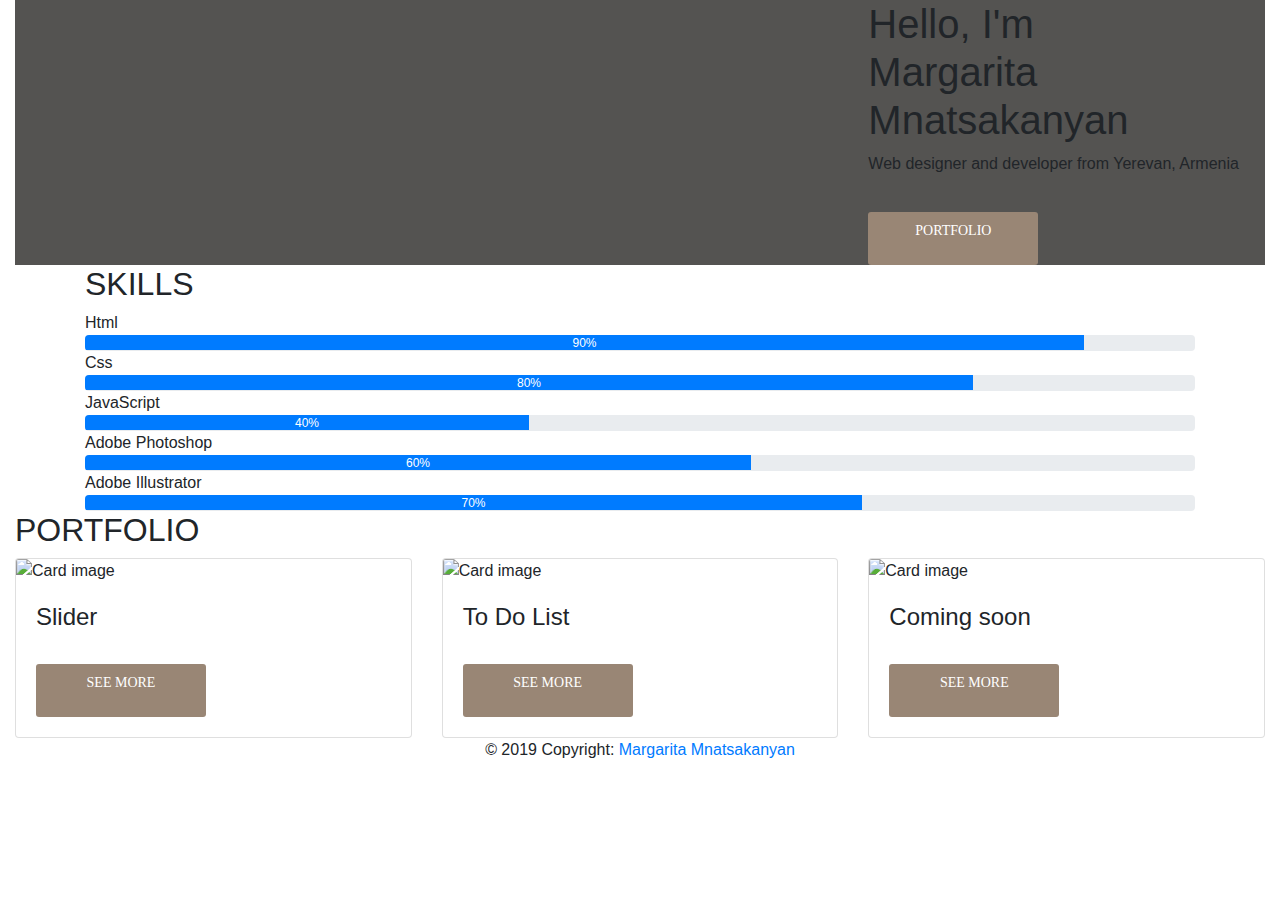
==== Margarita_html_03/index.html @ f5d29c91 "Update index.html" ====
<!DOCTYPE html>
<html lang="en">
<head>
    <meta charset="UTF-8">
    <meta name="viewport" content="width=device-width, initial-scale=1">
  <link rel="stylesheet" href="https://maxcdn.bootstrapcdn.com/bootstrap/4.3.1/css/bootstrap.min.css">
  <script src="https://ajax.googleapis.com/ajax/libs/jquery/3.4.1/jquery.min.js"></script>
  <script src="https://cdnjs.cloudflare.com/ajax/libs/popper.js/1.14.7/umd/popper.min.js"></script>
  <script src="https://maxcdn.bootstrapcdn.com/bootstrap/4.3.1/js/bootstrap.min.js"></script>
    <title>Portfolio</title>
    <link rel="stylesheet" href="css/style.css" type="text/css">
</head>

<body>
   <div class="container-fluid mycont">
      <header>
        <div class="row h-100">
            <div class="col-lg-8 my-col">
         <img src="img/pic.png" class="img-fluid" alt="">
            </div>
            <div class="col-lg-4 my-col my-auto">
                <div class="text-box">
                   <h1><span>Hello,</span> I'm<br>Margarita Mnatsakanyan</h1>
                   <p class="text">Web designer and developer from Yerevan, Armenia</p>
                   <a class="btn" href="#portfolio" role="button">PORTFOLIO</a>
                </div>
             </div>
          </div>
      </header>
      </div>
       <div class="container">
         <div class="skills-box">
          <h2>SKILLS</h2>
           <div class="skills">
               <span>Html</span>
               <div class="progress">
              <div class="progress-bar" style="width:90%;height:15px">90%</div>
              </div>
              <span>Css</span>
               <div class="progress">
              <div class="progress-bar" style="width:80%;height:15px">80%</div>
              </div>
              <span>JavaScript</span>
               <div class="progress">
              <div class="progress-bar" style="width:40%;height:15px">40%</div>
              </div>
              <span>Adobe Photoshop</span>
               <div class="progress">
              <div class="progress-bar" style="width:60%;height:15px">60%</div>
              </div>
              <span>Adobe Illustrator</span>
               <div class="progress">
              <div class="progress-bar" style="width:70%;height:15px">70%</div>
              </div>
              </div>
              
           </div>
       </div>
       <div class="container-fluid" id="portfolio">
          <h2>PORTFOLIO</h2>
           <div class="row">
               <div class="col-sm-4">
                   <div class="card" >
                        <img class="card-img-top" src="img/slider.png" alt="Card image">
                      <div class="card-body">
                        <h4 class="card-title">Slider</h4>
                        <a href="https://magamn.github.io/Margarita_html_03/" target="_blank" class="btn">See More</a>
                      </div>
                    </div>
               </div>
               <div class="col-sm-4">
                    <div class="card" >
                        <img class="card-img-top" src="img/to-do-list.png" alt="Card image">
                      <div class="card-body">
                        <h4 class="card-title">To Do List</h4>
                        <a href="https://ar787.github.io/homework-7-ToDoList/" target="_blank" class="btn">See More</a>
                      </div>
                    </div>
               </div>
               <div class="col-sm-4">
                    <div class="card" >
                        <img class="card-img-top" src="img/coming-soon.png" alt="Card image">
                      <div class="card-body">
                        <h4 class="card-title">Coming soon</h4>
                        <a href="#" class="btn">See More</a>
                      </div>
                    </div>
               </div>
            </div>
       </div>
       <footer>
            <div class="footer-copyright text-center">© 2019 Copyright:
    <a href="#">Margarita Mnatsakanyan</a>
  </div>
       </footer>
   
    
</body>
</html>
---- Margarita_html_03/css/style.css ----
*{
    margin: 0;
    padding: 0;
   
}
header{
    background-color: #545351;
}
.my_cont_1{
    position: relative ;
}
.my_nav {
    position: absolute;
    z-index: 10;
}
.logo_text {
    color: #ffffff;
    font-family: Raleway;
    font-size: 34px;
    font-weight: 400;
    letter-spacing: -1.36px;
    margin-right: 70px;
}

.logo_text:hover{
    color: #ffffff;
}


.nav-link{
    color: #ffffff;
    font-family: Montserrat;
    font-size: 14px;
    font-weight: 300;
    margin-right: 30px;
}

.nav-link:hover{
    color: #c7b299;
}
.form-inline a{
    margin-left: 20px;
}

.btn{
    width: 170px;
    height: 53px;
    border-radius: 3px;
    background-color: #998675;
    margin-top: 20px;
    color: #ffffff;
    font-family: "Raleway - Extra Bold";
    font-size: 14px;
    font-weight: 400;
    line-height: 23px;
    text-transform: uppercase;
}
.my_toggler{
    color: aliceblue;
}


.carousel-indicators li {
    width: 10px;
    height: 10px;
    border-radius: 100%;
    background-color: #ffffff;
}

.text_car {
    position: absolute;
    top: 45%;
    left: 0;
    right: 0;
    bottom: 0;
    margin: 0 auto;
    text-align: center;
    color: #fff;
    width: 589px;
}
.text_car1{
    font-family: Raleway;
    font-size: 36px;
    font-weight: 500;
    }
.text_car2 {
    color: #ffffff;
    font-family: "Raleway - Extra Bold";
    font-size: 52px;
    font-weight: 400;
    margin-top: -35px;
    margin-bottom: -10px;
}
.text_car3{
    font-family: Montserrat;
    font-size: 16px;
    font-weight: 300;
    line-height: 24px;
}
.sect_1{
    background-color: #fff;
    padding-bottom: 100px;
}
.my_row{
    padding-top: 50px;
    text-align: center;
}
.my_row img{
    width: 45px;
    height: 45px;
    }

.text_sect_1{
    color: #555555;
    font-family: "Raleway - Semi Bold";
    font-size: 22px;
    font-weight: 400;
    margin-bottom: 20px;
    margin-top: 40px;
    text-decoration: none;
}
.text_sect_2{
    color: #8c8c8c;
    font-family: Montserrat;
    font-size: 14px;
    font-weight: 300;
    line-height: 24px;
}
.text_sect_2:hover{
    color:  #c7b299;
}
.line:hover{
    border-bottom-color: #c7b299;
}
.line{
    border-bottom: 3px solid #f1eee9;
    padding-bottom: 50px;
    width: 80px;
    margin: 0 auto;
}
.text_sect_1:hover{
    color:  #c7b299;   
}
.img_row{
    background-image: url('/image/icon.png');
    width: 49px;
    height: 49px;
    display: block;
    margin: 0 auto;
    background-repeat: no-repeat;
}
.img_row:hover{
    background-image: url('/image/icon-copy1.png'); 
}
.img_row1{
    background-image: url('/image/icon1copy.png');
    width: 49px;
    height: 49px;
    display: block;
    margin: 0 auto;
    background-repeat: no-repeat;
}
.img_row1:hover{
    background-image: url('/image/icon%20(1).png');
}
.img_row2{
    background-image: url('/image/icon (2).png');
    width: 49px;
    height: 49px;
    display: block;
    margin: 0 auto;
    background-repeat: no-repeat;
}
.img_row2:hover{
    background-image: url('/image/icon2copy.png');
}
.img_row3{
    background-image: url('/image/icon%20(3).png');
    width: 49px;
    height: 49px;
    display: block;
    margin: 0 auto;
    background-repeat: no-repeat;
}
.img_row3:hover{
    background-image: url('/image/icon3copy.png');
}
.cont2{
    text-align: center;
    padding-top: 50px;  
}
.my_cont2{
    
    background-color: #fbfaf8;
}
.my_cont2 p{
    padding-bottom: 30px;
    padding-top: 20px;
   
}
.my_cont3{
    background-color: #261e1b;
    padding: 40px 30px;
}
.mult{
    color: #ffffff;
    font-family: Raleway;
    font-size: 28px;
    font-weight: 400;
}
.wax{
    font-family: Raleway;
    font-size: 28px;
    font-weight: 400;
    color: #c7b299;
}
.forget{
    margin-top: -16px;
    color: #615855;
    font-family: Montserrat;
    font-size: 18px;
    font-weight: 300;
}

.our{
    color: #555555;
    font-family: "Raleway - Semi Bold";
    font-size: 30px;
    font-weight: 400;
    text-align: center;
}
.inv{
    color: #8c8c8c;
    font-family: Montserrat;
    font-size: 16px;
    font-weight: 300;
    line-height: 28px;
    text-align: center;
}
.my_cont4_text{
    padding-top: 50px;
}

.my_link_4{
    width: 110px;
    padding: 2px 10px;
    color: #8c8c8c;
    font-family: Montserrat;
    font-size: 14px;
    font-weight: 300;
    line-height: 21px;
    border: 0.5px solid #998675;
    text-align: center;
}
.my_link_4:hover {
    border-radius: 3px;
    background-color: #998675;
    color: #fff;
}
.card-text1{
    color: #c7b299;
    font-family: Raleway;
    font-size: 20px;
    font-weight: 500; 
}
.card-text2{
    color: #d1d1d1;
    font-family: Montserrat;
    font-size: 14px;
    font-weight: 300;
    line-height: 20px;
    margin-top: -16px;
}
.my-card{
    position: relative;
    border-style: none!important;
    display: inline-block;
    width: 400px;
    height: 400px;
}
.my_img_4{
    display: block;
    width: 330px;
    height: 250px;
}
.overlay{
    top:20px;
    width: 330px;
    height: 250px;
    position: absolute;
    transition: all .3s ease;
    opacity: 0;
    background-color:darkgray
}
.overlay:hover {
   opacity: .6; 

}
.overlay-text{
   position: absolute;  
    margin: 0 auto;
    left: 0;
    right: 0;
    bottom: 0;
    top:35%;
    display: none;
}
.my-card a{
    display: block;
    text-decoration: none;
}
.my-card a:hover .overlay-text{
    display: block;   
}
.my-card a:hover .my_text_card{
    display: block; 
    background-color: #615855;
    padding: 20px 10px;
    text-align: left;
}


.my_text_card{
    padding: 20px 10px;
    background-color: #fbfaf8;
    text-align: left;
    display: block;
    
}
.imgBox{
    position: relative;
    min-width: 700px;
    min-height: 475px;
    display: block;
    
  
}
.imgleft{
    position: absolute;
    left: 0;
    
    
}
.imgcenter{
    position: absolute;
    left: 15%;
    
   
    z-index: 5;
}
.imgright{
    position: absolute;
    right: 0;
}


.my_cont6{
    padding-top: 70px;
}

.my_cont6 li{
    list-style-type: none;
    background-image: url('/image/01.png') no-repeat 0 4px;
    padding-left: 24px;
    color: #8c8c8c;
    font-family: Montserrat;
    font-size: 16px;
    font-weight: 300;
    line-height: 32px;
    
}
.my_cont6 ul{
    padding-left: 40px;
}
.ex{
    color: #555555;
    font-family: "Raleway - Semi Bold";
    font-size: 30px;
    font-weight: 400;
}
.qisi{
    color: #8c8c8c;
    font-family: Montserrat;
    font-size: 16px;
    font-weight: 300;
    line-height: 28px;
}

.num{
    color: #ffffff;
    font-family: "Montserrat - Ultra Light";
    font-size: 48px;
    font-weight: 400;
    line-height: 36px;
    padding-top: 30px;
}
.sati{
    color: #c7b299;
    font-family: Montserrat;
    font-size: 14px;
    font-weight: 300;
    line-height: 20px;
    text-transform: uppercase;
}
.line1{
    border-bottom: 2px solid #ffffff;
    width: 30px;
    margin: 0 auto;

}
.my_cont7 {
    background-color: #261e1b;
    padding: 50px 20px;
}
.res{
    color: #555555;
    font-family: "Raleway - Semi Bold";
    font-size: 30px;
    font-weight: 400;
}

.inves{
    color: #8c8c8c;
    font-family: Montserrat;
    font-size: 16px;
    font-weight: 300;
    line-height: 28px;
}
.my_cont8{
    padding: 50px 20px; 
    text-align: left;
}
.card-text3{
    color: #555555;
    font-family: Raleway;
    font-size: 20px;
    font-weight: 500;
    text-align: left;
    margin-top: 30px;
    margin-bottom: -3px;
    padding-left: 15px;
}
.card-text4{
    color: #8c8c8c;
    font-family: Montserrat;
    font-size: 14px;
    font-weight: 300;
    line-height: 22px;
    text-align: left;
    padding-left: 15px;
}
.read{

    color: #c7b299;
    font-family: Montserrat;
    font-size: 14px;
    font-weight: 300;
    line-height: 20px;
    cursor: pointer;
    
    
}
.day1{
   
    width: 50px;
    height: 35px;
    border-radius: 3px 3px 0 0;
    background-color: #363636;
    color: #fff;
    margin-top: 20px;
    margin-left: 20px;

}
.day2{ 
    width: 50px;
    height: 25px;
    border-radius: 0 0 3px 3px;
    background-color: #252525;
    color: #fff;
    margin-left: 20px;
    margin-top: -17px;
}
.my_cont_9{
    background-image: url('/image/5.png');
    background-repeat: no-repeat;
    padding: 100px 0;
    background-color: darkgrey;
    
}
.rec{

    color: #ffffff;
    font-family: Raleway;
    font-size: 24px;
    font-weight: 700;
    padding-bottom: 20px;   
}

.my_cont_10{
    background-color: #191919;
    padding: 100px 0;
}
.lor{
    color: #555555;
    font-family: Montserrat;
    font-size: 14px;
    font-weight: 300;
    line-height: 24px;
}
.lor:hover{
    color: #c7b299;
}
.sep{
    color: #555555;
    font-family: Montserrat;
    font-size: 14px;
    font-weight: 300;
    line-height: 24px;
    margin-bottom: -3px;
}
.sep:hover {
    color: #fff;
}
.read_more{
    text-decoration: none;
    color: #d1d1d1;
    font-family: Montserrat;
    font-size: 14px;
    font-weight: 400;
    line-height: 20px;
}
.fa-caret-right{
    margin-left: 6px; 
}
.logo_w{
    margin-top: -10px;
    padding-bottom: 22px;
}
td{
    padding-right: 10px;
    padding-bottom: 10px;
}
.my-cont-10 ul{
    list-style-type: none;
    display: block;
    margin-left: 20px;
}
.my-cont-10 li{
    display: block;
    float: left;
    margin-right: 10px;
}
.my-cont-10 a{
    text-decoration: none; 
    font-family: Montserrat;
    font-size: 13px;
    font-weight: 300;
    line-height: 20px;
    color: #d1d1d1;
}
.my-cont-10 a:hover{
    color: #c7b299;
}
.my-cont-10{
    padding: 30px 0;
}
.my-cont-10-fl{
    background-color: #111111;
}
.my-cont-10 p{
    color: #d1d1d1;
}
.my-cont-10 span{
    color: #c7b299;
}
.des{
    color: #959595;
    font-family: Montserrat;
    font-size: 13px;
    font-weight: 300;
    line-height: 20px;
    margin-left: 15px;
}
@media only screen and (max-width: 1200px) {
  .imgcenter {
    left: 10%;
  }
}
@media only screen and (max-width: 1050px) {
  .nav-link {
    
    font-size: 12px;
    font-weight: 300;
    
  }
}
@media only screen and (max-width: 994px) {
  .my_nav{
    position: absolute;
   left: 0;
    
  }
    .nav-link{
        margin-right: 5px;
    }
    .imgBox{
    display:flex;
        align-items: center;
        max-width: 300px;
    }
    .imgcenter{
        position: absolute;
        width: 500px;
        left: 10%;
    }
    .imgleft{
        display: none;
    }
    .imgright{
        display: none;
    }
    td img{
        width: 80%;
    }
    .my_cont_9 img{
        width: 80%;
    }
}
@media only screen and (max-width: 820px) {
  .my_nav{
    position: absolute;
   left: 0;
    
  }
    .nav-link{
        margin-right: 1px;
    }
}
@media only screen and (max-width: 570px) {
  .my_row2{
    margin-top: 20px;
    
  }
    .line{
        display: none;
    }
    .text_sect_1{
        margin-top: -5px;
    }
    .cont_9{
        width: 400px;
        padding: 10px;
        
        
    }
    .cont_9 img{
        width: 30%;
        
    }
}
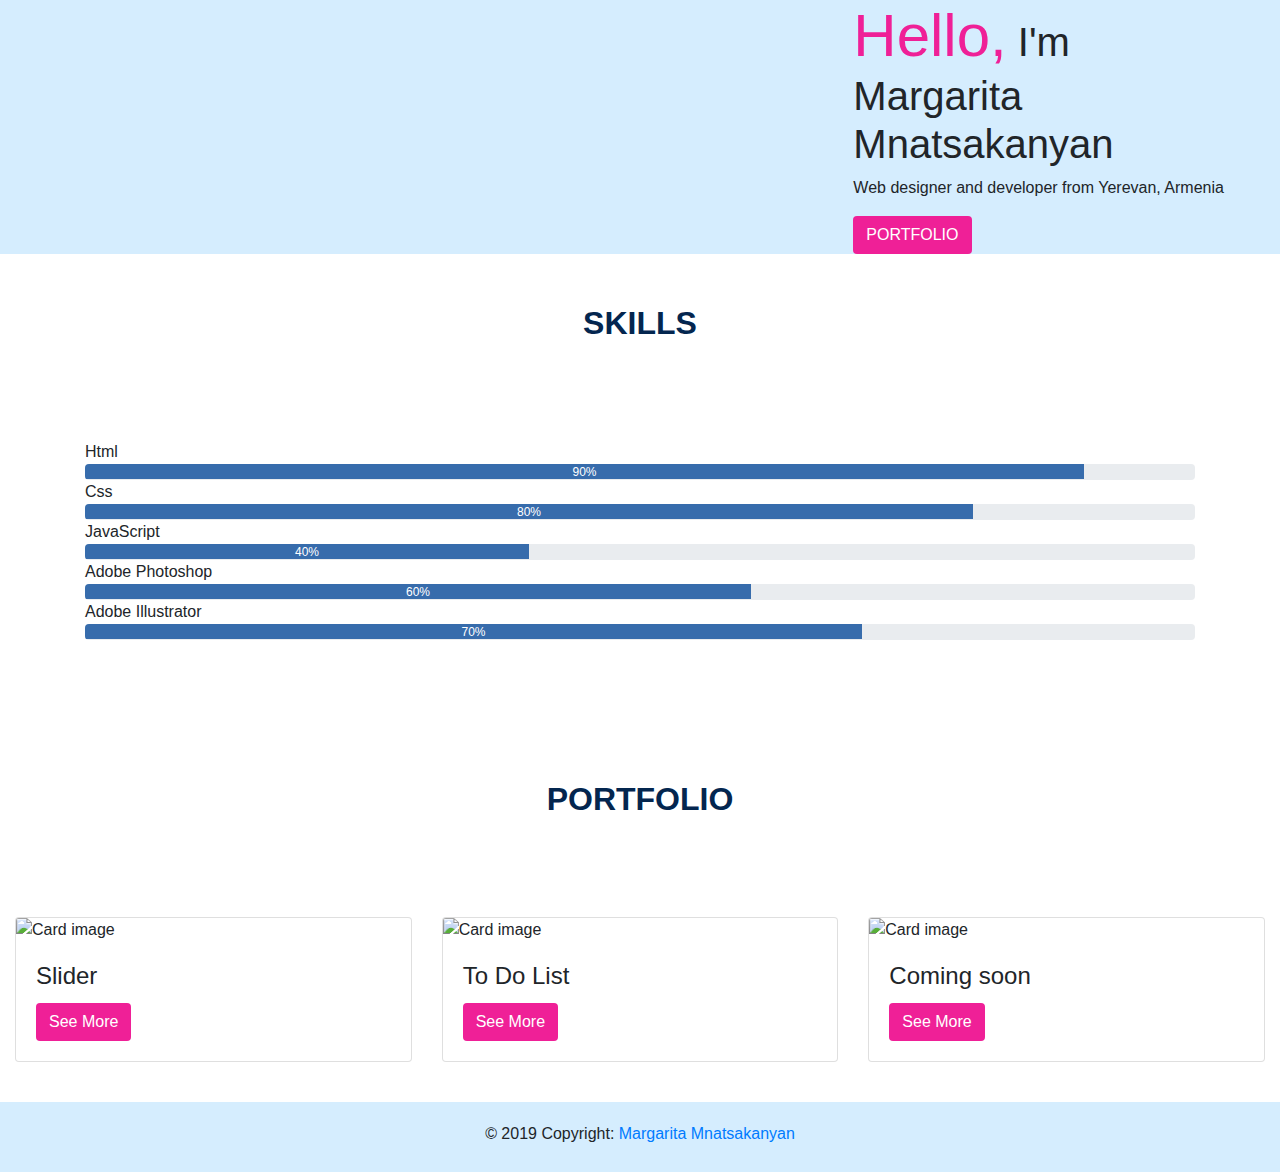
==== commit f63ac3c9: "Update index.html" ====
--- a/Margarita_html_03/index.html
+++ b/Margarita_html_03/index.html
@@ -70,7 +70,7 @@
                </div>
                <div class="col-sm-4">
                     <div class="card" >
-                        <img class="card-img-top" src="img/to-do-list.png" alt="Card image">
+                        <img class="card-img-top" src="/img/to-do-list.png" alt="Card image">
                       <div class="card-body">
                         <h4 class="card-title">To Do List</h4>
                         <a href="https://ar787.github.io/homework-7-ToDoList/" target="_blank" class="btn">See More</a>
--- a/Margarita_html_03/css/style.css
+++ b/Margarita_html_03/css/style.css
@@ -1,662 +1,72 @@
-*{
-    margin: 0;
-    padding: 0;
-   
+html {
+    scroll-behavior: smooth;
+}
+.mycont{
+    background-color: #d5edfe;
 }
 header{
-    background-color: #545351;
+    background-color: #d5edfe;
+    background-repeat: no-repeat;
+    background-size: cover;   
 }
-.my_cont_1{
-    position: relative ;
+.my-col{
+    padding: 0;
 }
-.my_nav {
-    position: absolute;
-    z-index: 10;
+.text-box{
+    width: 100%;
 }
-.logo_text {
-    color: #ffffff;
-    font-family: Raleway;
-    font-size: 34px;
-    font-weight: 400;
-    letter-spacing: -1.36px;
-    margin-right: 70px;
+.text-box span{
+    font-size: 60px;
+    color: #ef2097;
 }
 
-.logo_text:hover{
-    color: #ffffff;
+header img{
+    height: 100vh;
 }
-
-
-.nav-link{
-    color: #ffffff;
-    font-family: Montserrat;
-    font-size: 14px;
-    font-weight: 300;
-    margin-right: 30px;
+.btn{
+    background-color: #ef2097;
+    color: white;
 }
-
-.nav-link:hover{
-    color: #c7b299;
+.skills{
+    padding:90px 0;
 }
-.form-inline a{
-    margin-left: 20px;
-}
-
-.btn{
-    width: 170px;
-    height: 53px;
-    border-radius: 3px;
-    background-color: #998675;
-    margin-top: 20px;
-    color: #ffffff;
-    font-family: "Raleway - Extra Bold";
-    font-size: 14px;
-    font-weight: 400;
-    line-height: 23px;
-    text-transform: uppercase;
-}
-.my_toggler{
-    color: aliceblue;
-}
-
-
-.carousel-indicators li {
-    width: 10px;
-    height: 10px;
-    border-radius: 100%;
-    background-color: #ffffff;
-}
-
-.text_car {
-    position: absolute;
-    top: 45%;
-    left: 0;
-    right: 0;
-    bottom: 0;
-    margin: 0 auto;
-    text-align: center;
-    color: #fff;
-    width: 589px;
-}
-.text_car1{
-    font-family: Raleway;
-    font-size: 36px;
-    font-weight: 500;
-    }
-.text_car2 {
-    color: #ffffff;
-    font-family: "Raleway - Extra Bold";
-    font-size: 52px;
-    font-weight: 400;
-    margin-top: -35px;
-    margin-bottom: -10px;
-}
-.text_car3{
-    font-family: Montserrat;
-    font-size: 16px;
-    font-weight: 300;
-    line-height: 24px;
-}
-.sect_1{
-    background-color: #fff;
-    padding-bottom: 100px;
-}
-.my_row{
-    padding-top: 50px;
-    text-align: center;
-}
-.my_row img{
-    width: 45px;
-    height: 45px;
-    }
-
-.text_sect_1{
-    color: #555555;
-    font-family: "Raleway - Semi Bold";
-    font-size: 22px;
-    font-weight: 400;
-    margin-bottom: 20px;
-    margin-top: 40px;
-    text-decoration: none;
-}
-.text_sect_2{
-    color: #8c8c8c;
-    font-family: Montserrat;
-    font-size: 14px;
-    font-weight: 300;
-    line-height: 24px;
-}
-.text_sect_2:hover{
-    color:  #c7b299;
-}
-.line:hover{
-    border-bottom-color: #c7b299;
-}
-.line{
-    border-bottom: 3px solid #f1eee9;
-    padding-bottom: 50px;
-    width: 80px;
-    margin: 0 auto;
-}
-.text_sect_1:hover{
-    color:  #c7b299;   
-}
-.img_row{
-    background-image: url('/image/icon.png');
-    width: 49px;
-    height: 49px;
-    display: block;
-    margin: 0 auto;
-    background-repeat: no-repeat;
-}
-.img_row:hover{
-    background-image: url('/image/icon-copy1.png'); 
-}
-.img_row1{
-    background-image: url('/image/icon1copy.png');
-    width: 49px;
-    height: 49px;
-    display: block;
-    margin: 0 auto;
-    background-repeat: no-repeat;
-}
-.img_row1:hover{
-    background-image: url('/image/icon%20(1).png');
-}
-.img_row2{
-    background-image: url('/image/icon (2).png');
-    width: 49px;
-    height: 49px;
-    display: block;
-    margin: 0 auto;
-    background-repeat: no-repeat;
-}
-.img_row2:hover{
-    background-image: url('/image/icon2copy.png');
-}
-.img_row3{
-    background-image: url('/image/icon%20(3).png');
-    width: 49px;
-    height: 49px;
-    display: block;
-    margin: 0 auto;
-    background-repeat: no-repeat;
-}
-.img_row3:hover{
-    background-image: url('/image/icon3copy.png');
-}
-.cont2{
-    text-align: center;
-    padding-top: 50px;  
-}
-.my_cont2{
-    
-    background-color: #fbfaf8;
-}
-.my_cont2 p{
-    padding-bottom: 30px;
-    padding-top: 20px;
-   
-}
-.my_cont3{
-    background-color: #261e1b;
-    padding: 40px 30px;
-}
-.mult{
-    color: #ffffff;
-    font-family: Raleway;
-    font-size: 28px;
-    font-weight: 400;
-}
-.wax{
-    font-family: Raleway;
-    font-size: 28px;
-    font-weight: 400;
-    color: #c7b299;
-}
-.forget{
-    margin-top: -16px;
-    color: #615855;
-    font-family: Montserrat;
-    font-size: 18px;
-    font-weight: 300;
-}
-
-.our{
-    color: #555555;
-    font-family: "Raleway - Semi Bold";
-    font-size: 30px;
-    font-weight: 400;
-    text-align: center;
-}
-.inv{
-    color: #8c8c8c;
-    font-family: Montserrat;
-    font-size: 16px;
-    font-weight: 300;
-    line-height: 28px;
-    text-align: center;
-}
-.my_cont4_text{
+.progress span{
+    padding-right: 50px;
+    font-size: 20px;
     padding-top: 50px;
 }
 
-.my_link_4{
-    width: 110px;
-    padding: 2px 10px;
-    color: #8c8c8c;
-    font-family: Montserrat;
-    font-size: 14px;
-    font-weight: 300;
-    line-height: 21px;
-    border: 0.5px solid #998675;
+.progress-bar{
+    background-color:#376cac;
+}
+h2{
+    font-weight: 800;
     text-align: center;
+    padding-top: 50px;
+    color: #04264f;
 }
-.my_link_4:hover {
-    border-radius: 3px;
-    background-color: #998675;
-    color: #fff;
-}
-.card-text1{
-    color: #c7b299;
-    font-family: Raleway;
-    font-size: 20px;
-    font-weight: 500; 
-}
-.card-text2{
-    color: #d1d1d1;
-    font-family: Montserrat;
-    font-size: 14px;
-    font-weight: 300;
-    line-height: 20px;
-    margin-top: -16px;
-}
-.my-card{
-    position: relative;
-    border-style: none!important;
-    display: inline-block;
-    width: 400px;
-    height: 400px;
-}
-.my_img_4{
-    display: block;
-    width: 330px;
-    height: 250px;
-}
-.overlay{
-    top:20px;
-    width: 330px;
-    height: 250px;
-    position: absolute;
-    transition: all .3s ease;
-    opacity: 0;
-    background-color:darkgray
-}
-.overlay:hover {
-   opacity: .6; 
-
-}
-.overlay-text{
-   position: absolute;  
-    margin: 0 auto;
-    left: 0;
-    right: 0;
-    bottom: 0;
-    top:35%;
-    display: none;
-}
-.my-card a{
-    display: block;
-    text-decoration: none;
-}
-.my-card a:hover .overlay-text{
-    display: block;   
-}
-.my-card a:hover .my_text_card{
-    display: block; 
-    background-color: #615855;
-    padding: 20px 10px;
-    text-align: left;
+#portfolio .row{
+    padding-top: 90px;
+    padding-bottom: 40px;
 }
 
+footer{
+    background-color: #d5edfe;
+    min-height: 70px;
+    padding-top: 20px;
+}
 
-.my_text_card{
-    padding: 20px 10px;
-    background-color: #fbfaf8;
-    text-align: left;
-    display: block;
+@media only screen and (max-width: 990px) {
+ .text-box{
+    text-align: center;
+    padding: 50px 0;
+    }
     
 }
-.imgBox{
-    position: relative;
-    min-width: 700px;
-    min-height: 475px;
-    display: block;
-    
-  
-}
-.imgleft{
-    position: absolute;
-    left: 0;
-    
+@media only screen and (max-width: 655px) {
+ h4{
+     font-size: 1rem;
+    }
     
 }
-.imgcenter{
-    position: absolute;
-    left: 15%;
-    
-   
-    z-index: 5;
-}
-.imgright{
-    position: absolute;
-    right: 0;
-}
 
-
-.my_cont6{
-    padding-top: 70px;
-}
-
-.my_cont6 li{
-    list-style-type: none;
-    background-image: url('/image/01.png') no-repeat 0 4px;
-    padding-left: 24px;
-    color: #8c8c8c;
-    font-family: Montserrat;
-    font-size: 16px;
-    font-weight: 300;
-    line-height: 32px;
-    
-}
-.my_cont6 ul{
-    padding-left: 40px;
-}
-.ex{
-    color: #555555;
-    font-family: "Raleway - Semi Bold";
-    font-size: 30px;
-    font-weight: 400;
-}
-.qisi{
-    color: #8c8c8c;
-    font-family: Montserrat;
-    font-size: 16px;
-    font-weight: 300;
-    line-height: 28px;
-}
-
-.num{
-    color: #ffffff;
-    font-family: "Montserrat - Ultra Light";
-    font-size: 48px;
-    font-weight: 400;
-    line-height: 36px;
-    padding-top: 30px;
-}
-.sati{
-    color: #c7b299;
-    font-family: Montserrat;
-    font-size: 14px;
-    font-weight: 300;
-    line-height: 20px;
-    text-transform: uppercase;
-}
-.line1{
-    border-bottom: 2px solid #ffffff;
-    width: 30px;
-    margin: 0 auto;
-
-}
-.my_cont7 {
-    background-color: #261e1b;
-    padding: 50px 20px;
-}
-.res{
-    color: #555555;
-    font-family: "Raleway - Semi Bold";
-    font-size: 30px;
-    font-weight: 400;
-}
-
-.inves{
-    color: #8c8c8c;
-    font-family: Montserrat;
-    font-size: 16px;
-    font-weight: 300;
-    line-height: 28px;
-}
-.my_cont8{
-    padding: 50px 20px; 
-    text-align: left;
-}
-.card-text3{
-    color: #555555;
-    font-family: Raleway;
-    font-size: 20px;
-    font-weight: 500;
-    text-align: left;
-    margin-top: 30px;
-    margin-bottom: -3px;
-    padding-left: 15px;
-}
-.card-text4{
-    color: #8c8c8c;
-    font-family: Montserrat;
-    font-size: 14px;
-    font-weight: 300;
-    line-height: 22px;
-    text-align: left;
-    padding-left: 15px;
-}
-.read{
-
-    color: #c7b299;
-    font-family: Montserrat;
-    font-size: 14px;
-    font-weight: 300;
-    line-height: 20px;
-    cursor: pointer;
-    
-    
-}
-.day1{
-   
-    width: 50px;
-    height: 35px;
-    border-radius: 3px 3px 0 0;
-    background-color: #363636;
-    color: #fff;
-    margin-top: 20px;
-    margin-left: 20px;
-
-}
-.day2{ 
-    width: 50px;
-    height: 25px;
-    border-radius: 0 0 3px 3px;
-    background-color: #252525;
-    color: #fff;
-    margin-left: 20px;
-    margin-top: -17px;
-}
-.my_cont_9{
-    background-image: url('/image/5.png');
-    background-repeat: no-repeat;
-    padding: 100px 0;
-    background-color: darkgrey;
-    
-}
-.rec{
-
-    color: #ffffff;
-    font-family: Raleway;
-    font-size: 24px;
-    font-weight: 700;
-    padding-bottom: 20px;   
-}
-
-.my_cont_10{
-    background-color: #191919;
-    padding: 100px 0;
-}
-.lor{
-    color: #555555;
-    font-family: Montserrat;
-    font-size: 14px;
-    font-weight: 300;
-    line-height: 24px;
-}
-.lor:hover{
-    color: #c7b299;
-}
-.sep{
-    color: #555555;
-    font-family: Montserrat;
-    font-size: 14px;
-    font-weight: 300;
-    line-height: 24px;
-    margin-bottom: -3px;
-}
-.sep:hover {
-    color: #fff;
-}
-.read_more{
-    text-decoration: none;
-    color: #d1d1d1;
-    font-family: Montserrat;
-    font-size: 14px;
-    font-weight: 400;
-    line-height: 20px;
-}
-.fa-caret-right{
-    margin-left: 6px; 
-}
-.logo_w{
-    margin-top: -10px;
-    padding-bottom: 22px;
-}
-td{
-    padding-right: 10px;
-    padding-bottom: 10px;
-}
-.my-cont-10 ul{
-    list-style-type: none;
-    display: block;
-    margin-left: 20px;
-}
-.my-cont-10 li{
-    display: block;
-    float: left;
-    margin-right: 10px;
-}
-.my-cont-10 a{
-    text-decoration: none; 
-    font-family: Montserrat;
-    font-size: 13px;
-    font-weight: 300;
-    line-height: 20px;
-    color: #d1d1d1;
-}
-.my-cont-10 a:hover{
-    color: #c7b299;
-}
-.my-cont-10{
-    padding: 30px 0;
-}
-.my-cont-10-fl{
-    background-color: #111111;
-}
-.my-cont-10 p{
-    color: #d1d1d1;
-}
-.my-cont-10 span{
-    color: #c7b299;
-}
-.des{
-    color: #959595;
-    font-family: Montserrat;
-    font-size: 13px;
-    font-weight: 300;
-    line-height: 20px;
-    margin-left: 15px;
-}
-@media only screen and (max-width: 1200px) {
-  .imgcenter {
-    left: 10%;
-  }
-}
-@media only screen and (max-width: 1050px) {
-  .nav-link {
-    
-    font-size: 12px;
-    font-weight: 300;
-    
-  }
-}
-@media only screen and (max-width: 994px) {
-  .my_nav{
-    position: absolute;
-   left: 0;
-    
-  }
-    .nav-link{
-        margin-right: 5px;
-    }
-    .imgBox{
-    display:flex;
-        align-items: center;
-        max-width: 300px;
-    }
-    .imgcenter{
-        position: absolute;
-        width: 500px;
-        left: 10%;
-    }
-    .imgleft{
-        display: none;
-    }
-    .imgright{
-        display: none;
-    }
-    td img{
-        width: 80%;
-    }
-    .my_cont_9 img{
-        width: 80%;
-    }
-}
-@media only screen and (max-width: 820px) {
-  .my_nav{
-    position: absolute;
-   left: 0;
-    
-  }
-    .nav-link{
-        margin-right: 1px;
-    }
-}
-@media only screen and (max-width: 570px) {
-  .my_row2{
-    margin-top: 20px;
-    
-  }
-    .line{
-        display: none;
-    }
-    .text_sect_1{
-        margin-top: -5px;
-    }
-    .cont_9{
-        width: 400px;
-        padding: 10px;
-        
-        
-    }
-    .cont_9 img{
-        width: 30%;
-        
-    }
-}
-
-
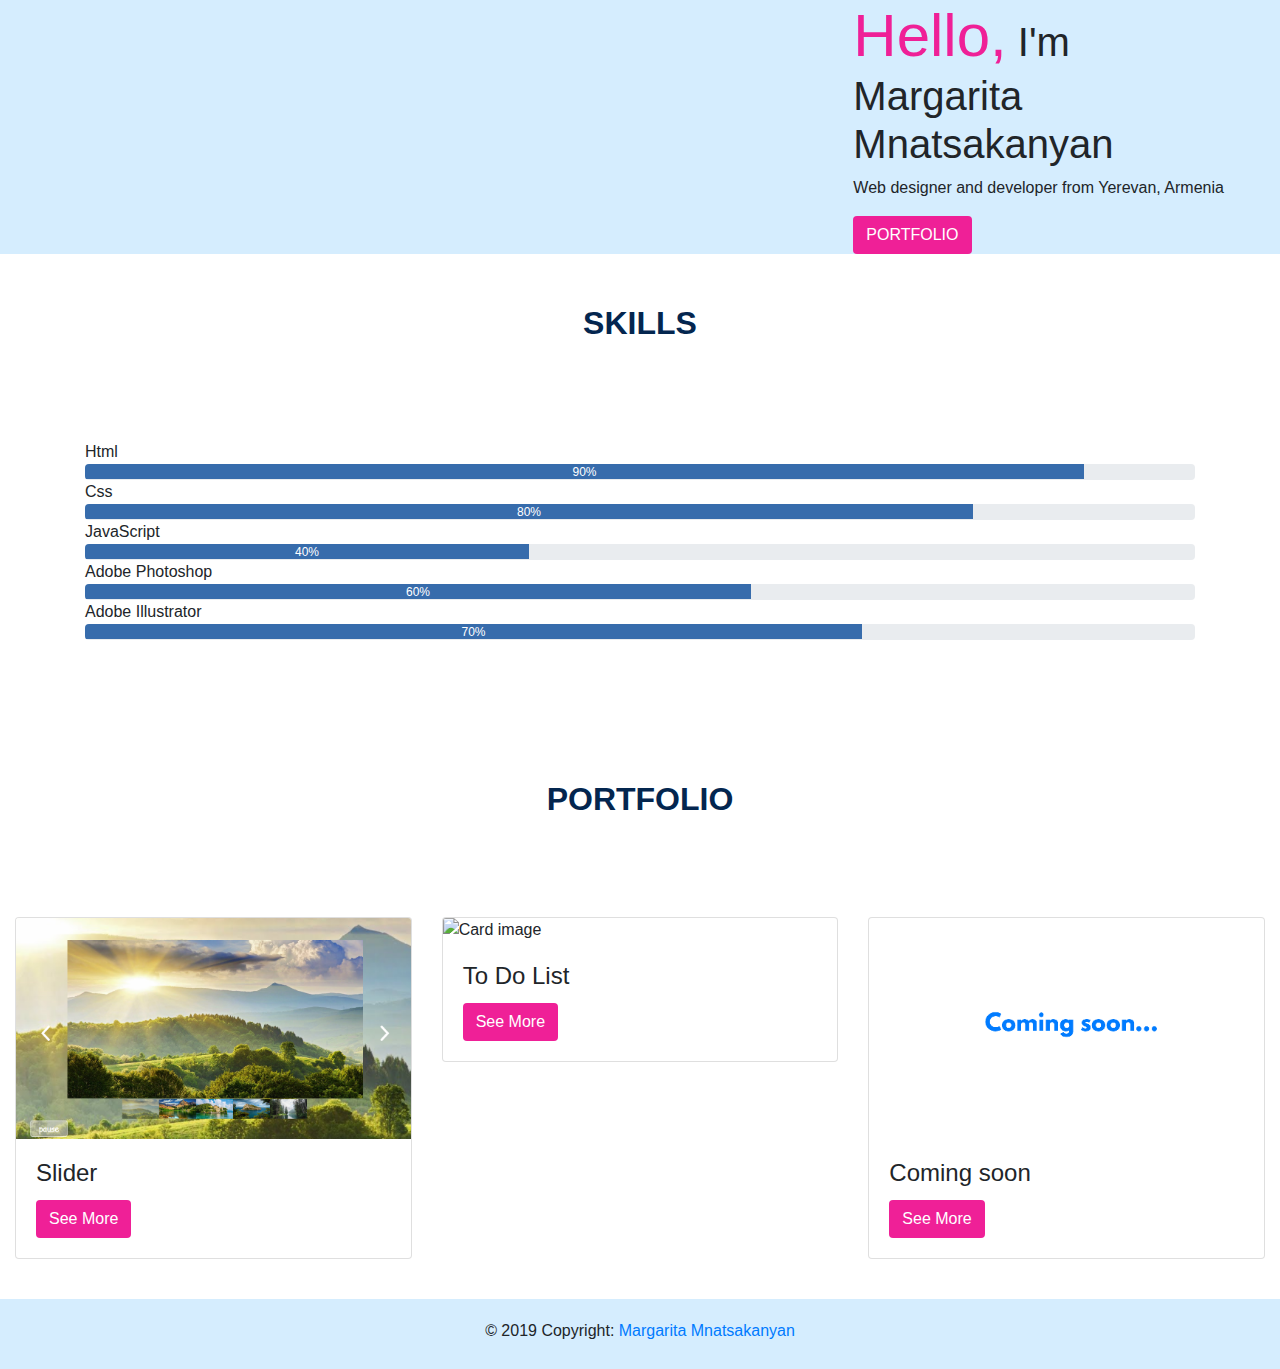
==== commit 34a0d408: "Update index.html" ====
--- a/Margarita_html_03/index.html
+++ b/Margarita_html_03/index.html
@@ -61,7 +61,7 @@
            <div class="row">
                <div class="col-sm-4">
                    <div class="card" >
-                        <img class="card-img-top" src="img/slider.png" alt="Card image">
+                        <img class="card-img-top" src="image/slider.png" alt="Card image">
                       <div class="card-body">
                         <h4 class="card-title">Slider</h4>
                         <a href="https://magamn.github.io/Margarita_html_03/" target="_blank" class="btn">See More</a>
@@ -70,7 +70,7 @@
                </div>
                <div class="col-sm-4">
                     <div class="card" >
-                        <img class="card-img-top" src="/img/to-do-list.png" alt="Card image">
+                        <img class="card-img-top" src="/image/to-do-list.png" alt="Card image">
                       <div class="card-body">
                         <h4 class="card-title">To Do List</h4>
                         <a href="https://ar787.github.io/homework-7-ToDoList/" target="_blank" class="btn">See More</a>
@@ -79,7 +79,7 @@
                </div>
                <div class="col-sm-4">
                     <div class="card" >
-                        <img class="card-img-top" src="img/coming-soon.png" alt="Card image">
+                        <img class="card-img-top" src="image/coming-soon.png" alt="Card image">
                       <div class="card-body">
                         <h4 class="card-title">Coming soon</h4>
                         <a href="#" class="btn">See More</a>
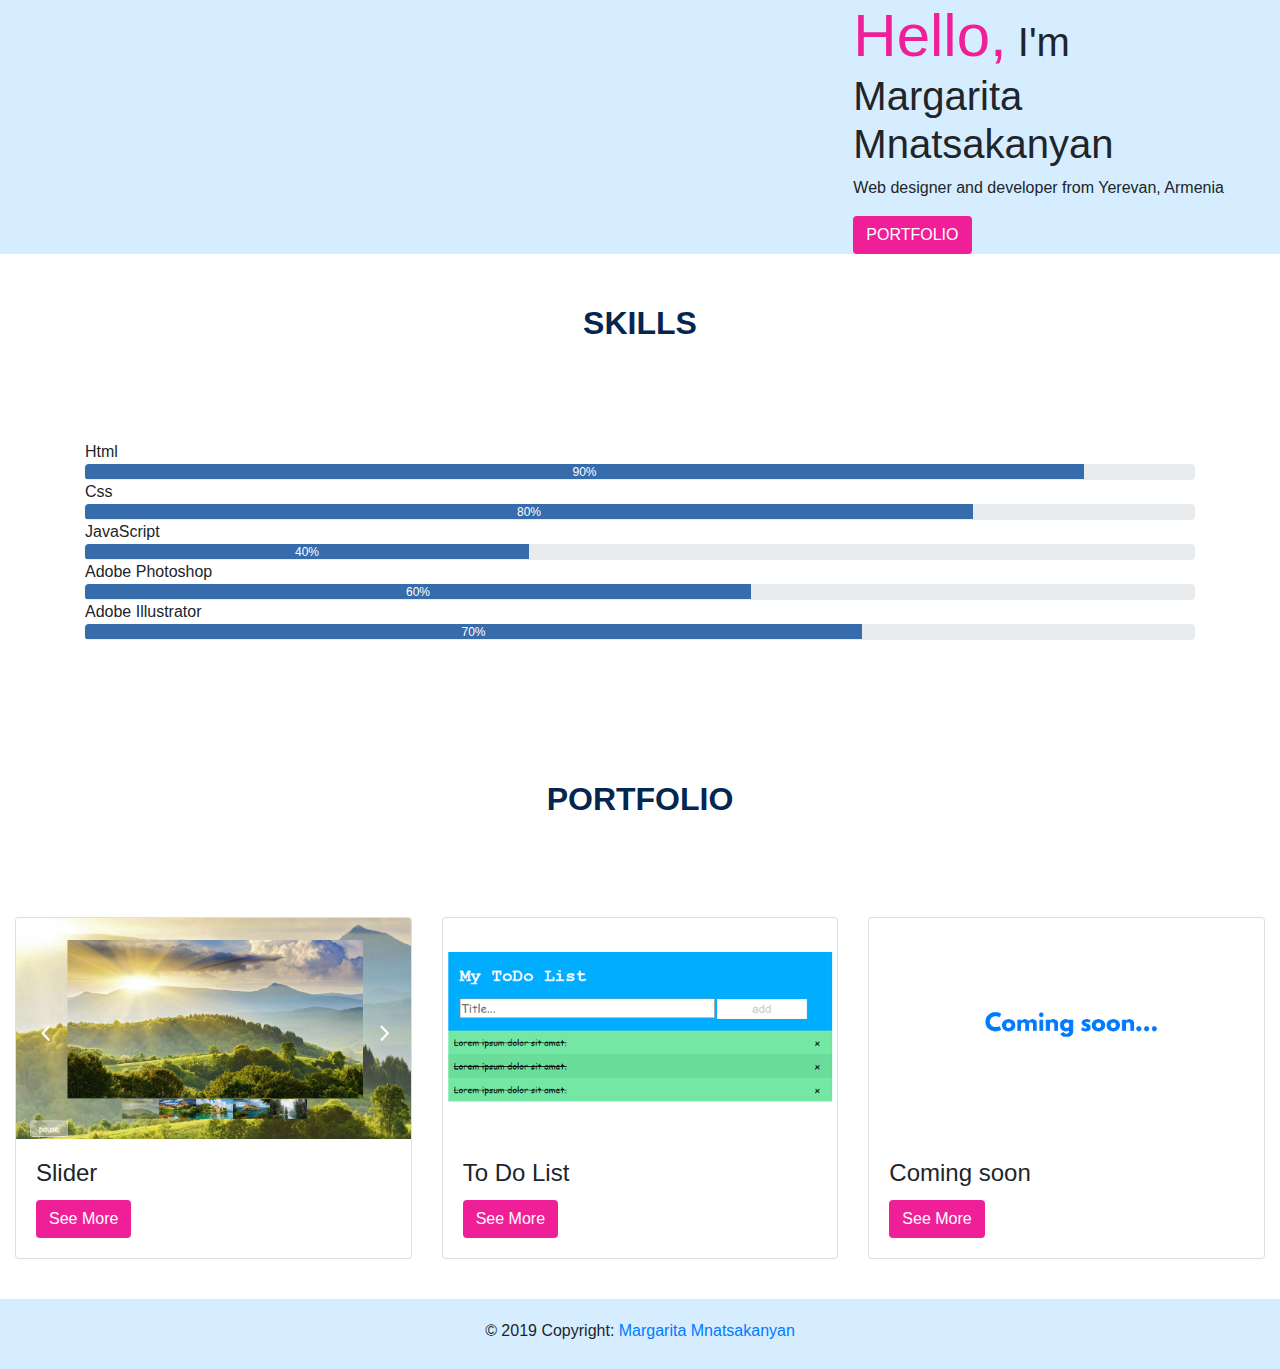
==== commit b4d58783: "Update index.html" ====
--- a/Margarita_html_03/index.html
+++ b/Margarita_html_03/index.html
@@ -70,7 +70,7 @@
                </div>
                <div class="col-sm-4">
                     <div class="card" >
-                        <img class="card-img-top" src="/image/to-do-list.png" alt="Card image">
+                        <img class="card-img-top" src="image/to-do-list.png" alt="Card image">
                       <div class="card-body">
                         <h4 class="card-title">To Do List</h4>
                         <a href="https://ar787.github.io/homework-7-ToDoList/" target="_blank" class="btn">See More</a>
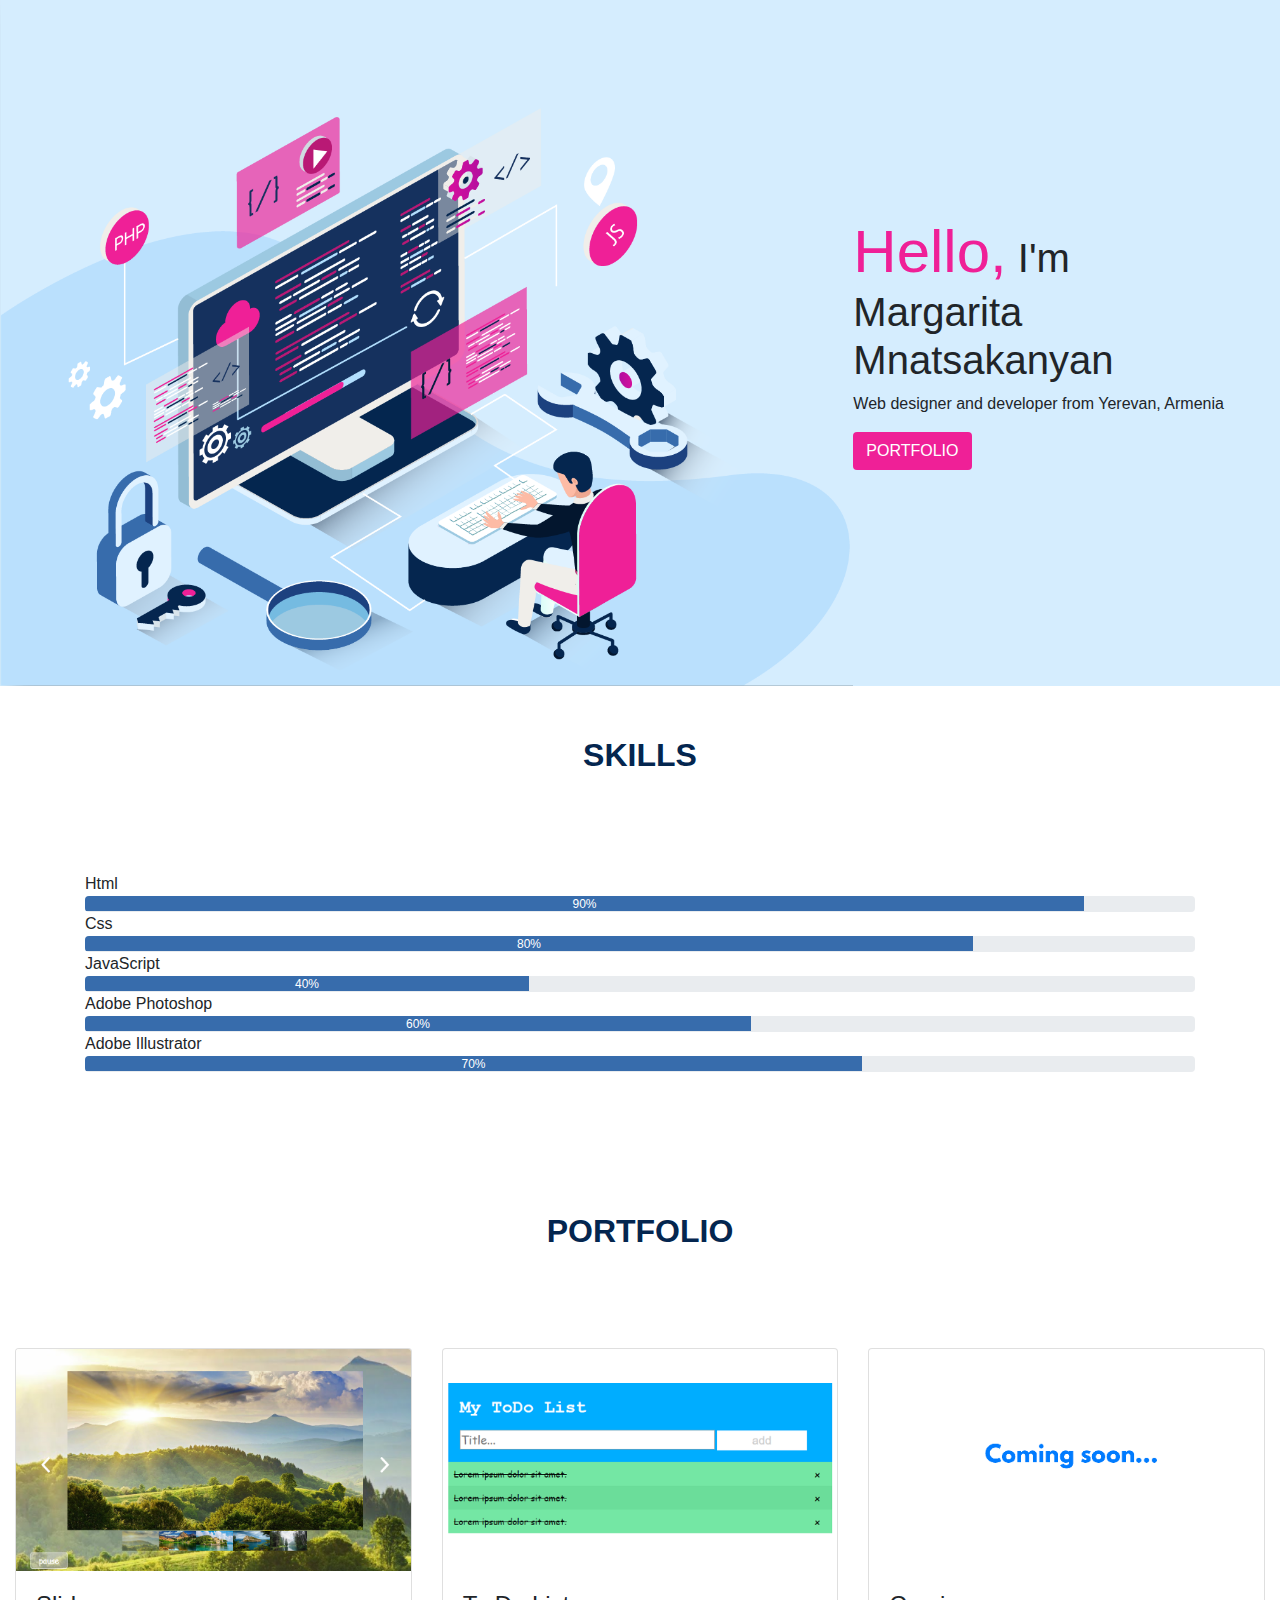
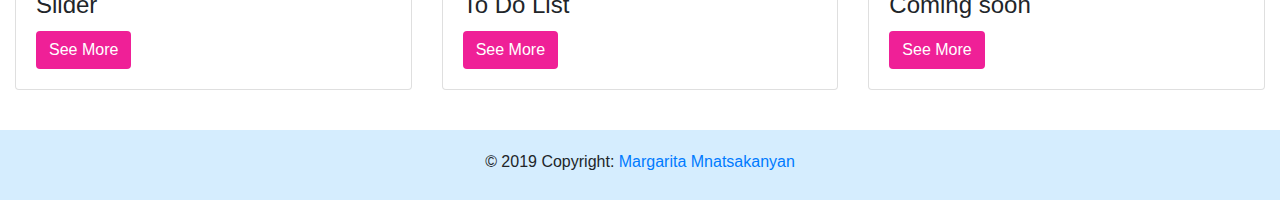
==== commit eaa42b0c: "Update index.html" ====
--- a/Margarita_html_03/index.html
+++ b/Margarita_html_03/index.html
@@ -16,7 +16,7 @@
       <header>
         <div class="row h-100">
             <div class="col-lg-8 my-col">
-         <img src="img/pic.png" class="img-fluid" alt="">
+         <img src="image/pic.png" class="img-fluid" alt="">
             </div>
             <div class="col-lg-4 my-col my-auto">
                 <div class="text-box">
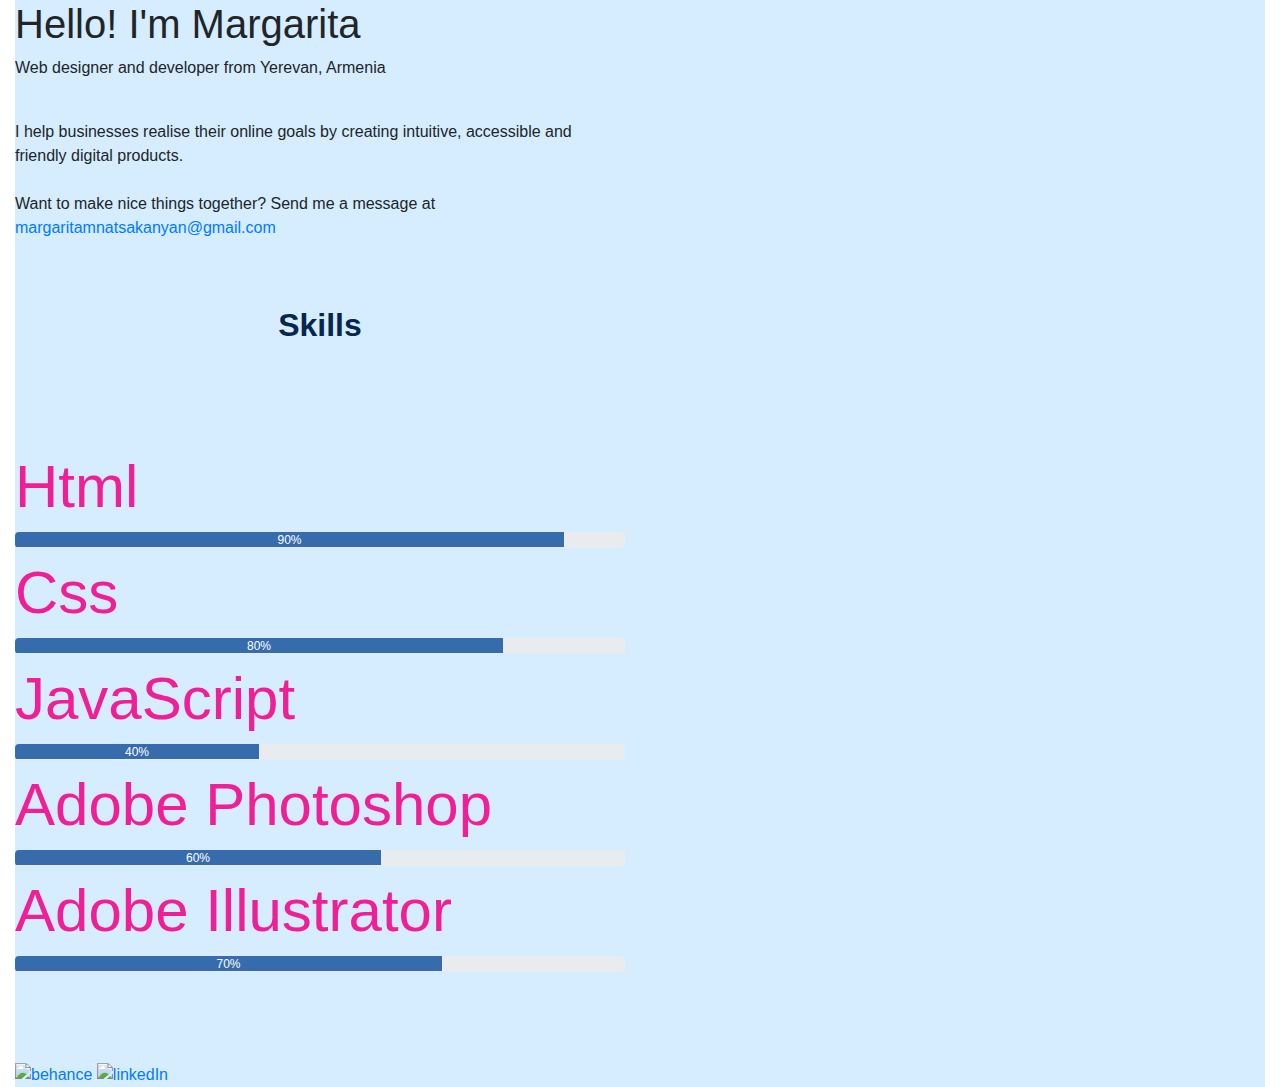
==== commit be0a2da5: "Update index.html" ====
--- a/Margarita_html_03/index.html
+++ b/Margarita_html_03/index.html
@@ -12,88 +12,86 @@
 </head>
 
 <body>
-   <div class="container-fluid mycont">
+   <div class="container-fluid">
       <header>
-        <div class="row h-100">
-            <div class="col-lg-8 my-col">
-         <img src="image/pic.png" class="img-fluid" alt="">
-            </div>
-            <div class="col-lg-4 my-col my-auto">
+        <div class="row">
+            <div class="col-md-6">
                 <div class="text-box">
-                   <h1><span>Hello,</span> I'm<br>Margarita Mnatsakanyan</h1>
+                    <h1>Hello! I'm Margarita</h1>
                    <p class="text">Web designer and developer from Yerevan, Armenia</p>
-                   <a class="btn" href="#portfolio" role="button">PORTFOLIO</a>
-                </div>
-             </div>
-          </div>
-      </header>
-      </div>
-       <div class="container">
-         <div class="skills-box">
-          <h2>SKILLS</h2>
+                   <br>
+                   <p>I help businesses realise their online goals by creating intuitive, accessible and friendly digital products.
+<br><br>
+Want to make nice things together? Send me a message at <a href="mailto:margaritamnatsakanyan@gmail.com">margaritamnatsakanyan@gmail.com</a></p>
+                    <div class="skills-box">
+          <h2>Skills</h2>
            <div class="skills">
+              <div class="item">
                <span>Html</span>
                <div class="progress">
               <div class="progress-bar" style="width:90%;height:15px">90%</div>
               </div>
+              </div>
+              <div class="item">
               <span>Css</span>
                <div class="progress">
               <div class="progress-bar" style="width:80%;height:15px">80%</div>
               </div>
+              </div>
+              <div class="item">
               <span>JavaScript</span>
                <div class="progress">
               <div class="progress-bar" style="width:40%;height:15px">40%</div>
               </div>
+              </div>
+              <div class="item">
               <span>Adobe Photoshop</span>
                <div class="progress">
               <div class="progress-bar" style="width:60%;height:15px">60%</div>
               </div>
+              </div>
+              <div class="item">
               <span>Adobe Illustrator</span>
                <div class="progress">
               <div class="progress-bar" style="width:70%;height:15px">70%</div>
               </div>
               </div>
+              </div>
               
            </div>
-       </div>
-       <div class="container-fluid" id="portfolio">
-          <h2>PORTFOLIO</h2>
-           <div class="row">
-               <div class="col-sm-4">
-                   <div class="card" >
-                        <img class="card-img-top" src="image/slider.png" alt="Card image">
-                      <div class="card-body">
-                        <h4 class="card-title">Slider</h4>
-                        <a href="https://magamn.github.io/Margarita_html_03/" target="_blank" class="btn">See More</a>
-                      </div>
+               <div class="social">
+                  <a href="https://www.behance.net/maga_mn" target="_blank"><img src="img/behance.png" alt="behance"></a>
+                   <a href="https://www.linkedin.com/in/margarita-mnatsakanyan-2a369a175" target="_blank"><img src="img/linkedIn.png" alt="linkedIn" ></a>
+                   
+               </div>
                     </div>
-               </div>
-               <div class="col-sm-4">
-                    <div class="card" >
-                        <img class="card-img-top" src="image/to-do-list.png" alt="Card image">
-                      <div class="card-body">
-                        <h4 class="card-title">To Do List</h4>
-                        <a href="https://ar787.github.io/homework-7-ToDoList/" target="_blank" class="btn">See More</a>
-                      </div>
-                    </div>
-               </div>
-               <div class="col-sm-4">
-                    <div class="card" >
-                        <img class="card-img-top" src="image/coming-soon.png" alt="Card image">
-                      <div class="card-body">
-                        <h4 class="card-title">Coming soon</h4>
-                        <a href="#" class="btn">See More</a>
-                      </div>
-                    </div>
-               </div>
             </div>
-       </div>
-       <footer>
-            <div class="footer-copyright text-center">© 2019 Copyright:
-    <a href="#">Margarita Mnatsakanyan</a>
-  </div>
-       </footer>
-   
+            <div class="col-md-6">
+               <a href="https://magamn.github.io/Margarita_html_10/" target="_blank"><div class="picture-1">
+                   <img src="img/web4.png" alt="">
+                </div>
+                </a>
+                <a href="https://magamn.github.io/Margarita_html_05/" target="_blank">
+                <div class="picture-1">
+                   <img src="img/web2.png" alt="">
+                </div>
+                </a>
+                <a href="https://magamn.github.io/Margarita_html_01/" target="_blank">
+                <div class="picture-1">
+                   <img src="img/web3.png" alt="">
+                </div>
+                </a>
+                <a href="https://magamn.github.io/Margarita_html_02/" target="_blank">
+                 <div class="picture-1">
+                   <img src="img/web1.png" alt="">
+                </div>
+                </a>
+             </div>
+          </div>
+      </header>
+      </div>
+       
+       
     
 </body>
 </html>
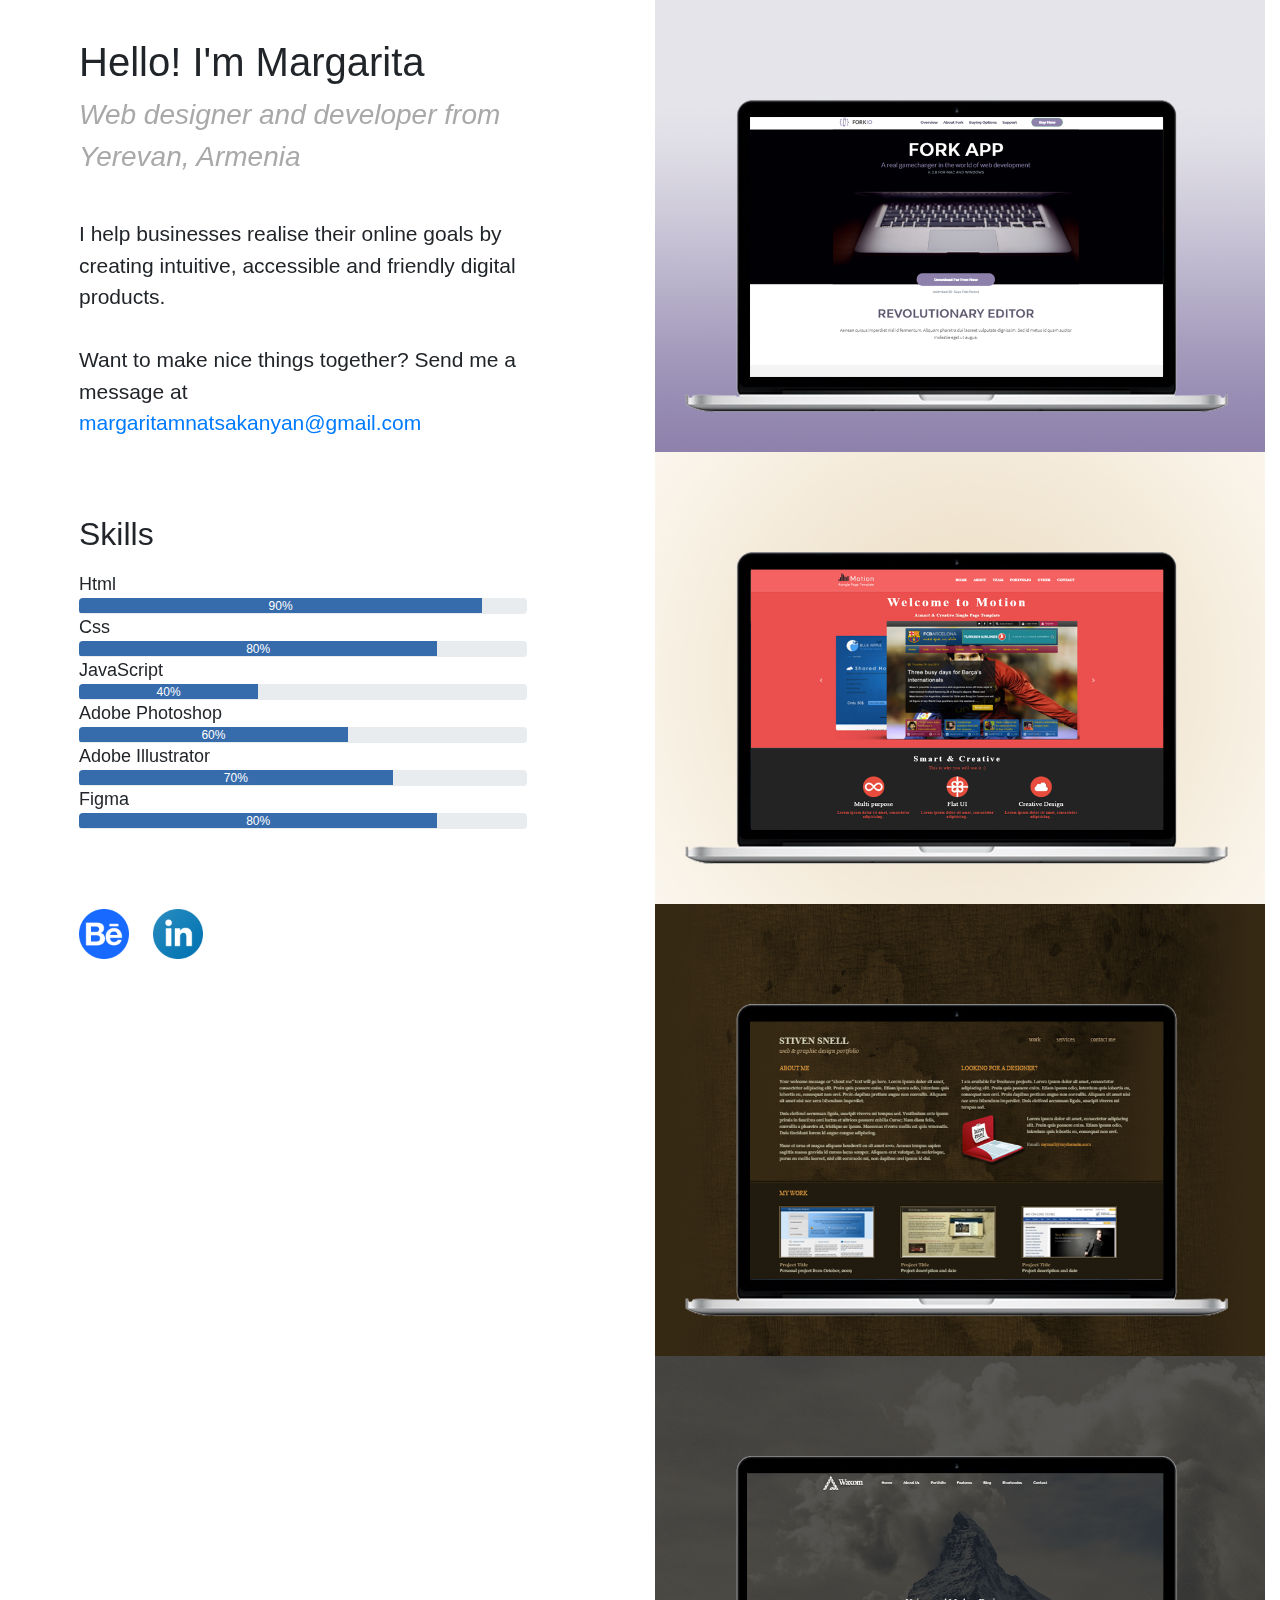
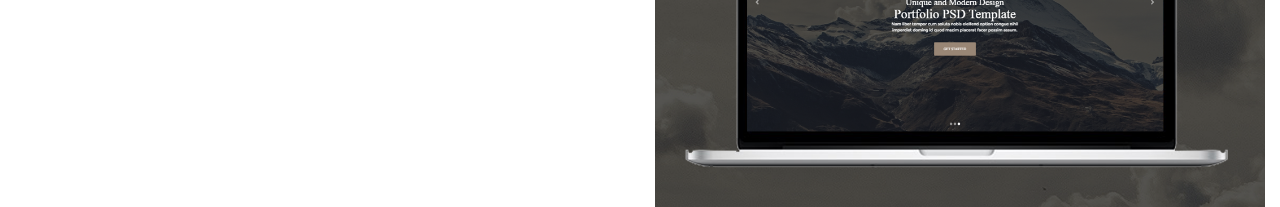
==== commit 90e90861: "Update index.html" ====
--- a/Margarita_html_03/index.html
+++ b/Margarita_html_03/index.html
@@ -56,6 +56,12 @@
               <div class="progress-bar" style="width:70%;height:15px">70%</div>
               </div>
               </div>
+               <div class="item">
+              <span>Figma</span>
+               <div class="progress">
+              <div class="progress-bar" style="width:80%;height:15px">80%</div>
+              </div>
+              </div>
               </div>
               
            </div>
--- a/Margarita_html_03/css/style.css
+++ b/Margarita_html_03/css/style.css
@@ -1,35 +1,32 @@
-html {
-    scroll-behavior: smooth;
+.container-fluid{
+    overflow: hidden;
 }
-.mycont{
-    background-color: #d5edfe;
-}
-header{
-    background-color: #d5edfe;
-    background-repeat: no-repeat;
-    background-size: cover;   
-}
-.my-col{
+.col-sm-6{
     padding: 0;
 }
 .text-box{
+    padding-left: 5%;
+    padding-top: 3%;
+    position: fixed;
+    max-width: 40%;
+    
+}
+.picture-1{
+    transition: all .5s ease;
+    overflow-x: hidden; 
+}
+.picture-1:hover{
+    transform: scale(1.1);
+}
+img {
     width: 100%;
 }
-.text-box span{
-    font-size: 60px;
-    color: #ef2097;
+
+.skills{
+    padding:10px 0;
+    padding-bottom: 80px;
 }
 
-header img{
-    height: 100vh;
-}
-.btn{
-    background-color: #ef2097;
-    color: white;
-}
-.skills{
-    padding:90px 0;
-}
 .progress span{
     padding-right: 50px;
     font-size: 20px;
@@ -40,26 +37,31 @@
     background-color:#376cac;
 }
 h2{
-    font-weight: 800;
-    text-align: center;
-    padding-top: 50px;
-    color: #04264f;
+    padding-top: 60px;
+   }
+.social img{
+    width: 50px;
+    height: 50px;
+    margin-right: 20px;
+    
 }
-#portfolio .row{
-    padding-top: 90px;
-    padding-bottom: 40px;
+p{
+    font-size: 21px;
 }
-
-footer{
-    background-color: #d5edfe;
-    min-height: 70px;
-    padding-top: 20px;
+span{
+    font-size: 18px;
 }
-
-@media only screen and (max-width: 990px) {
+.text{
+    font-size: 28px;
+    font-style: italic;
+    color: darkgray;
+}
+@media only screen and (max-width: 768px) {
  .text-box{
-    text-align: center;
-    padding: 50px 0;
+    position: static;
+     padding-bottom: 40px;
+     max-width: 100%;
+    
     }
     
 }
